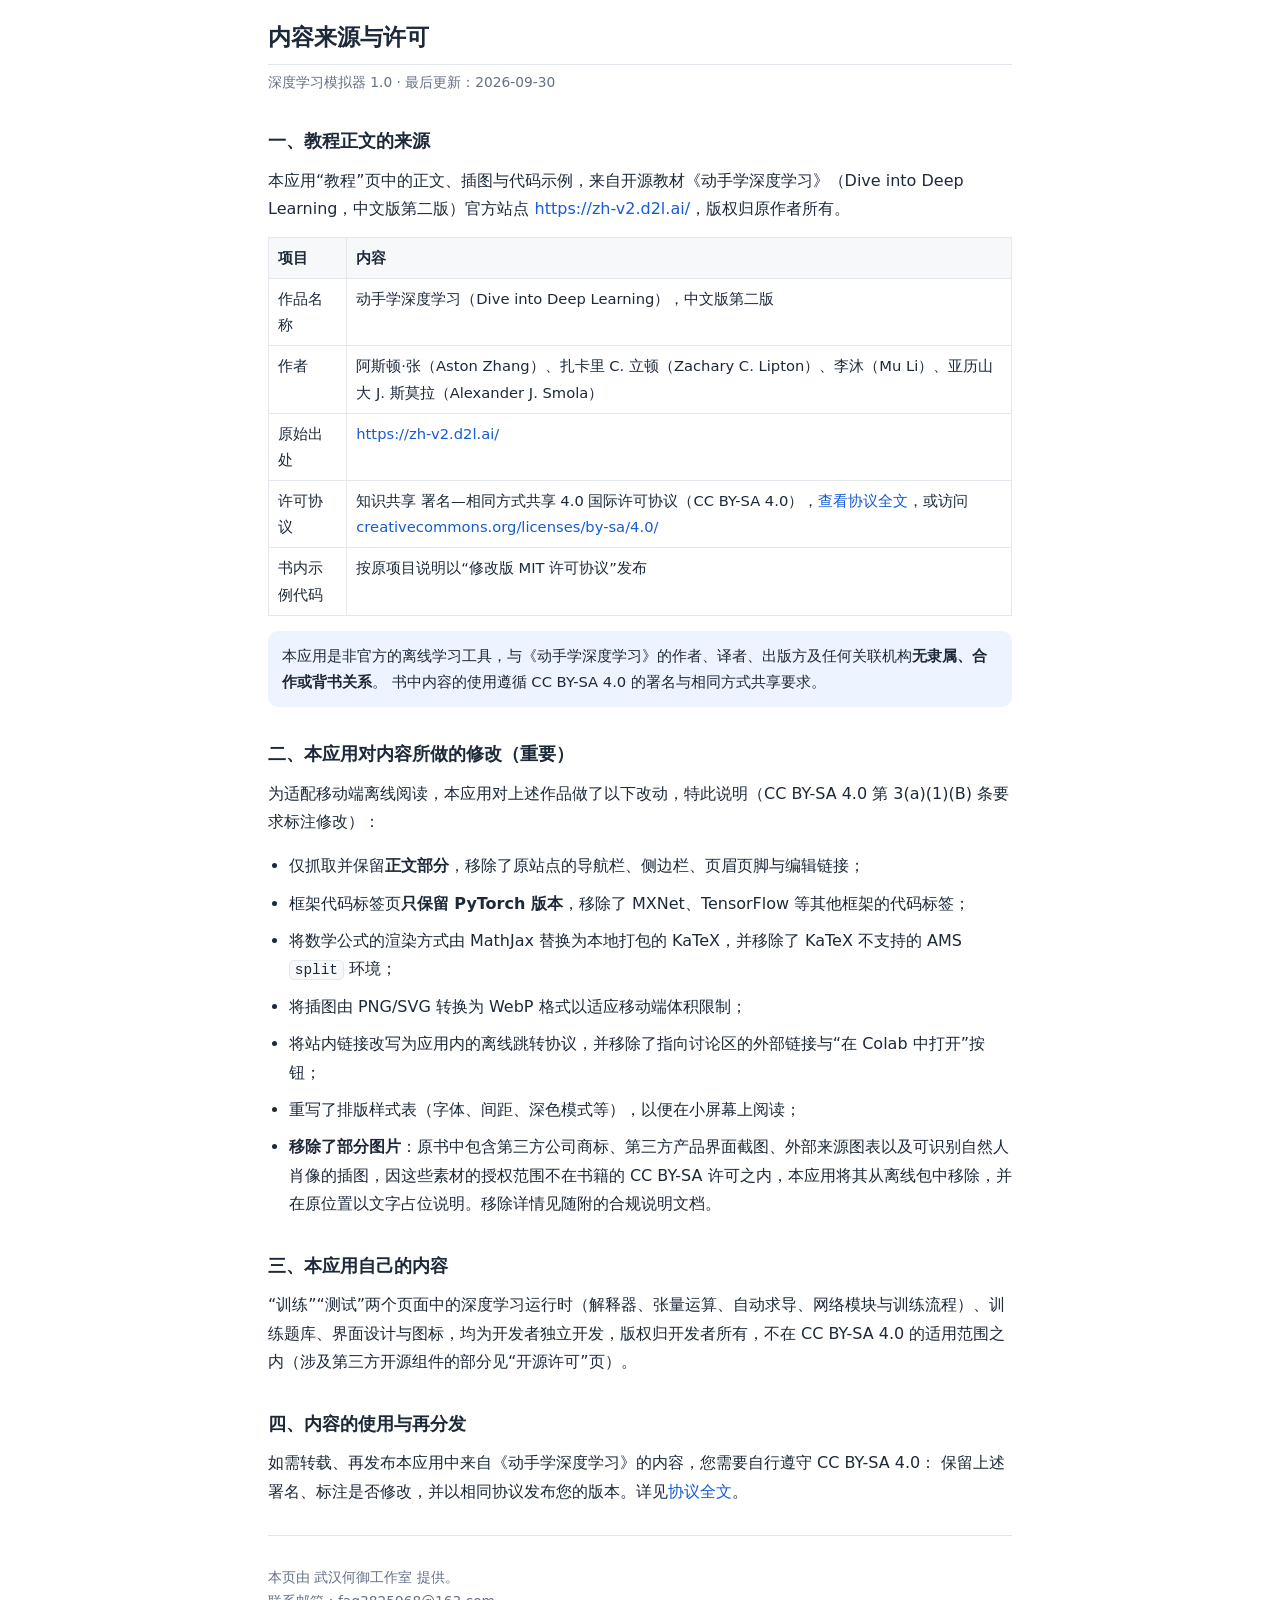
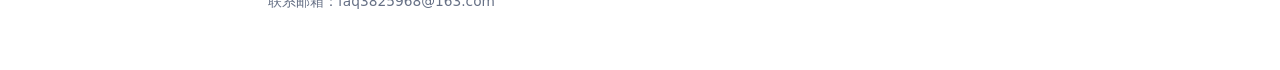
==== content_attribution.html @ aae83f3c "Add legal pages for app store review" ====
<!DOCTYPE html>
<html lang="zh-CN">
<head>
<meta charset="utf-8">
<meta name="viewport" content="width=device-width, initial-scale=1">
<meta name="color-scheme" content="light dark">
<title>内容来源与许可</title>
<link rel="stylesheet" href="legal.css">
</head>
<body>
<main>
<h1>内容来源与许可</h1>
<p class="meta">深度学习模拟器 1.0 · 最后更新：2026-09-30</p>

<h2>一、教程正文的来源</h2>
<p>本应用“教程”页中的正文、插图与代码示例，来自开源教材《动手学深度学习》（Dive into Deep Learning，中文版第二版）官方站点
<a href="https://zh-v2.d2l.ai/">https://zh-v2.d2l.ai/</a>，版权归原作者所有。</p>

<table>
  <tr><th>项目</th><th>内容</th></tr>
  <tr><td>作品名称</td><td>动手学深度学习（Dive into Deep Learning），中文版第二版</td></tr>
  <tr><td>作者</td><td>阿斯顿·张（Aston Zhang）、扎卡里 C. 立顿（Zachary C. Lipton）、李沐（Mu Li）、亚历山大 J. 斯莫拉（Alexander J. Smola）</td></tr>
  <tr><td>原始出处</td><td><a href="https://zh-v2.d2l.ai/">https://zh-v2.d2l.ai/</a></td></tr>
  <tr><td>许可协议</td><td>知识共享 署名—相同方式共享 4.0 国际许可协议（CC BY-SA 4.0），<a href="cc_by_sa_4_0.html">查看协议全文</a>，或访问 <a href="https://creativecommons.org/licenses/by-sa/4.0/">creativecommons.org/licenses/by-sa/4.0/</a></td></tr>
  <tr><td>书内示例代码</td><td>按原项目说明以“修改版 MIT 许可协议”发布</td></tr>
</table>

<div class="note">
  本应用是非官方的离线学习工具，与《动手学深度学习》的作者、译者、出版方及任何关联机构<b>无隶属、合作或背书关系</b>。
  书中内容的使用遵循 CC BY-SA 4.0 的署名与相同方式共享要求。
</div>

<h2>二、本应用对内容所做的修改（重要）</h2>
<p>为适配移动端离线阅读，本应用对上述作品做了以下改动，特此说明（CC BY-SA 4.0 第 3(a)(1)(B) 条要求标注修改）：</p>
<ul>
  <li>仅抓取并保留<strong>正文部分</strong>，移除了原站点的导航栏、侧边栏、页眉页脚与编辑链接；</li>
  <li>框架代码标签页<strong>只保留 PyTorch 版本</strong>，移除了 MXNet、TensorFlow 等其他框架的代码标签；</li>
  <li>将数学公式的渲染方式由 MathJax 替换为本地打包的 KaTeX，并移除了 KaTeX 不支持的 AMS <code>split</code> 环境；</li>
  <li>将插图由 PNG/SVG 转换为 WebP 格式以适应移动端体积限制；</li>
  <li>将站内链接改写为应用内的离线跳转协议，并移除了指向讨论区的外部链接与“在 Colab 中打开”按钮；</li>
  <li>重写了排版样式表（字体、间距、深色模式等），以便在小屏幕上阅读；</li>
  <li><strong>移除了部分图片</strong>：原书中包含第三方公司商标、第三方产品界面截图、外部来源图表以及可识别自然人肖像的插图，因这些素材的授权范围不在书籍的 CC BY-SA 许可之内，本应用将其从离线包中移除，并在原位置以文字占位说明。移除详情见随附的合规说明文档。</li>
</ul>

<h2>三、本应用自己的内容</h2>
<p>“训练”“测试”两个页面中的深度学习运行时（解释器、张量运算、自动求导、网络模块与训练流程）、训练题库、界面设计与图标，均为开发者独立开发，版权归开发者所有，不在 CC BY-SA 4.0 的适用范围之内（涉及第三方开源组件的部分见“开源许可”页）。</p>

<h2>四、内容的使用与再分发</h2>
<p>如需转载、再发布本应用中来自《动手学深度学习》的内容，您需要自行遵守 CC BY-SA 4.0：
保留上述署名、标注是否修改，并以相同协议发布您的版本。详见<a href="cc_by_sa_4_0.html">协议全文</a>。</p>

<hr>
<p class="meta">本页由 武汉何御工作室 提供。<br>
联系邮箱：faq3825968@163.com</p>
</main>
</body>
</html>
---- legal.css ----
/* Shared typography for every in-app legal / compliance page. */
:root {
  --ink: #1d2939;
  --muted: #667085;
  --line: #e4e7ec;
  --bg: #ffffff;
  --bg-soft: #f7f8fa;
  --accent: #175cd3;
  --note-bg: #eef4ff;
}
@media (prefers-color-scheme: dark) {
  :root {
    --ink: #e6e8eb;
    --muted: #a2a9b4;
    --line: #2c313a;
    --bg: #16181d;
    --bg-soft: #1c1f26;
    --accent: #8ab4ff;
    --note-bg: #1e2a44;
  }
}
* { box-sizing: border-box; }
body {
  margin: 0;
  background: var(--bg);
  color: var(--ink);
  font-family: system-ui, -apple-system, "PingFang SC", "Noto Sans CJK SC", "Microsoft YaHei", sans-serif;
  font-size: 16px;
  line-height: 1.78;
  -webkit-text-size-adjust: 100%;
  overflow-wrap: break-word;
}
main { max-width: 780px; margin: 0 auto; padding: 22px 18px 40px; }
h1 { font-size: 1.42em; line-height: 1.4; margin: 0 0 .2em; padding-bottom: .45em; border-bottom: 1px solid var(--line); }
h2 { font-size: 1.14em; margin: 1.7em 0 .5em; }
h3 { font-size: 1.02em; margin: 1.3em 0 .4em; color: var(--muted); }
p, li { margin: .55em 0; }
ul, ol { padding-left: 1.3em; }
a { color: var(--accent); text-decoration: none; }
code { background: var(--bg-soft); border: 1px solid var(--line); border-radius: 5px; padding: 1px 5px; font-size: .9em; }
hr { border: none; border-top: 1px solid var(--line); margin: 1.8em 0; }
.meta { color: var(--muted); font-size: .86em; margin: 0 0 1.2em; }
.note {
  background: var(--note-bg);
  border-radius: 10px;
  padding: 12px 14px;
  font-size: .92em;
  margin: 1em 0;
}
table { width: 100%; border-collapse: collapse; font-size: .92em; margin: .9em 0; }
th, td { border: 1px solid var(--line); padding: 7px 9px; text-align: left; vertical-align: top; }
th { background: var(--bg-soft); }
.todo { color: #b54708; font-weight: 600; }
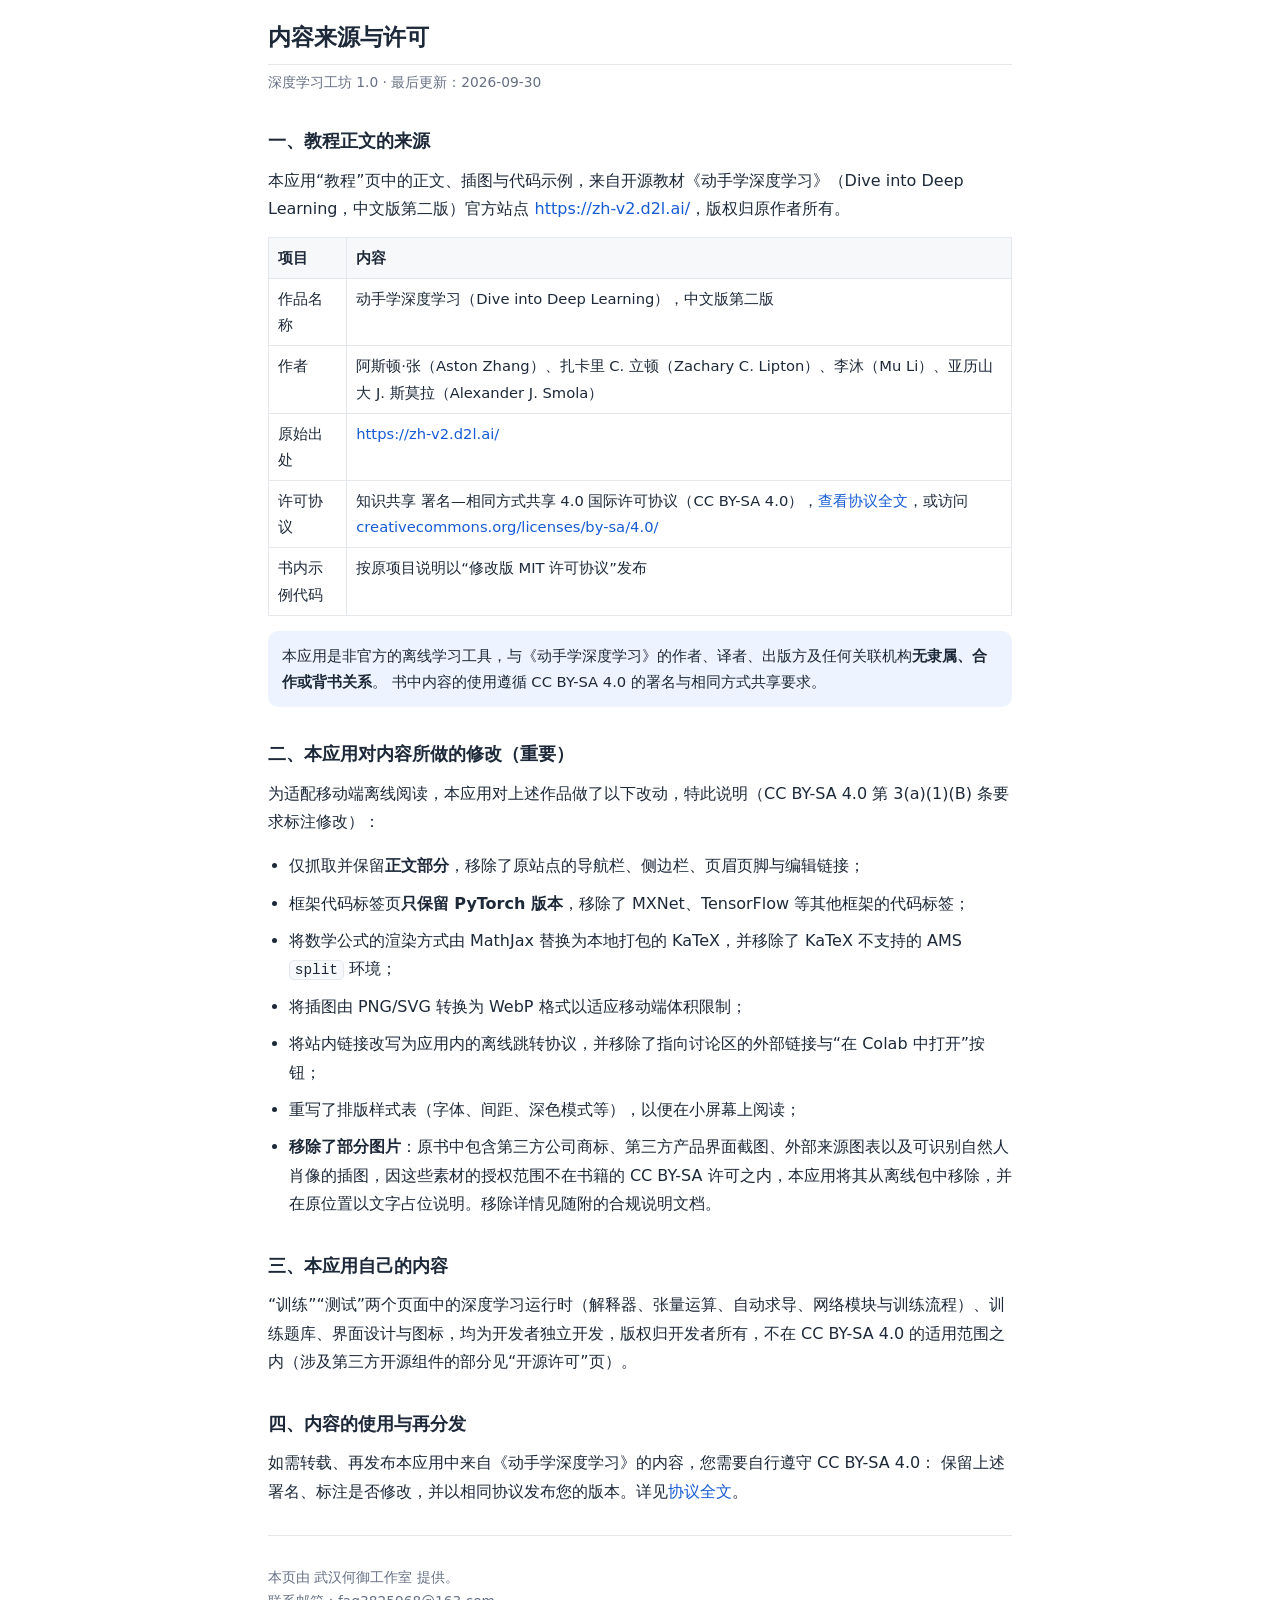
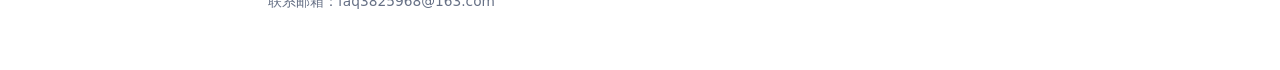
==== commit 941e8fac: "Rename app to 深度学习工坊" ====
--- a/content_attribution.html
+++ b/content_attribution.html
@@ -10,7 +10,7 @@
 <body>
 <main>
 <h1>内容来源与许可</h1>
-<p class="meta">深度学习模拟器 1.0 · 最后更新：2026-09-30</p>
+<p class="meta">深度学习工坊 1.0 · 最后更新：2026-09-30</p>
 
 <h2>一、教程正文的来源</h2>
 <p>本应用“教程”页中的正文、插图与代码示例，来自开源教材《动手学深度学习》（Dive into Deep Learning，中文版第二版）官方站点
